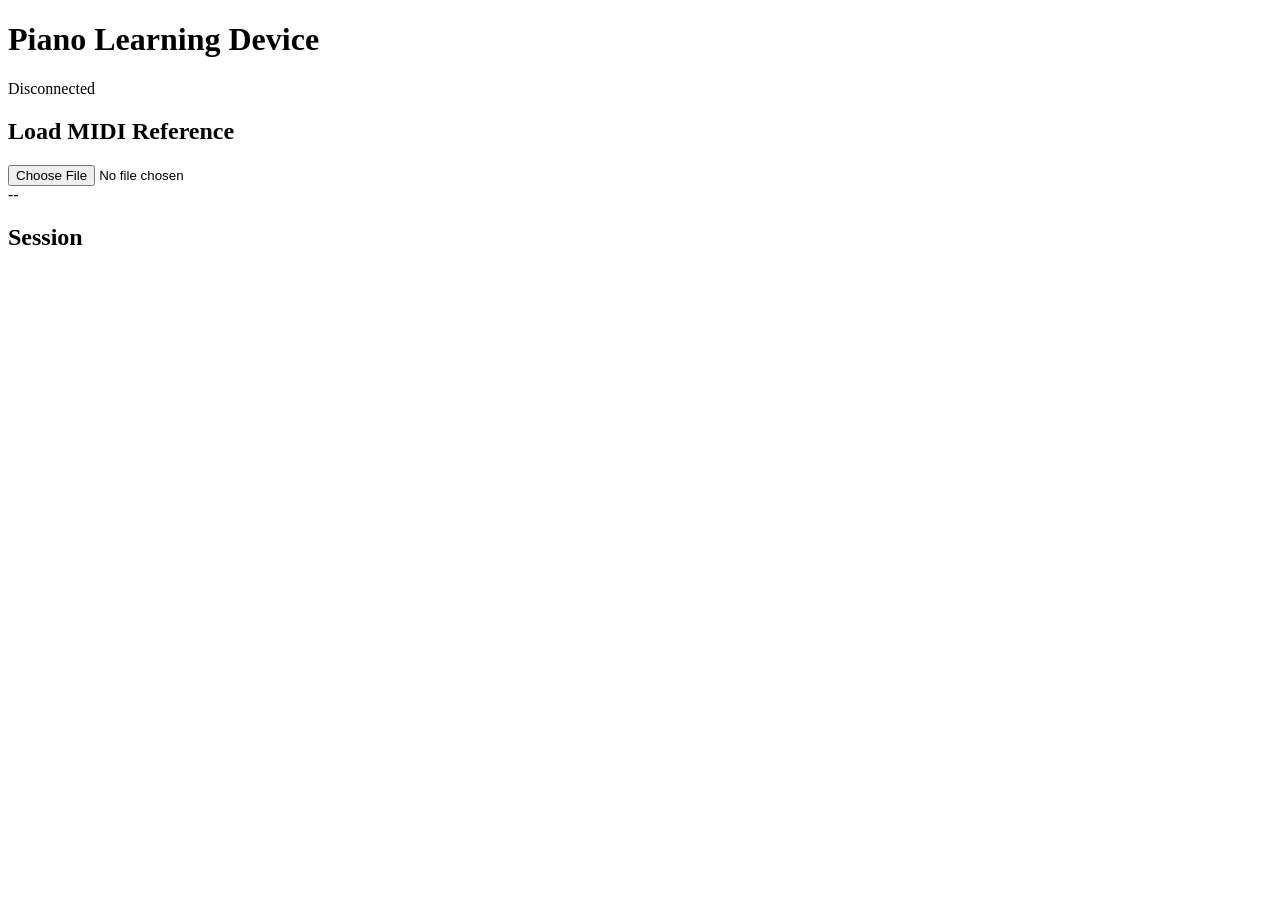
==== webapp/src/index.html @ 9ec9e64a "[init] initial commit — Smart Piano Learning Device project Co-Authored-By: Claude Sonnet 4.6 <norep" ====
<!DOCTYPE html>
<html lang="en">
<head>
    <meta charset="UTF-8">
    <meta name="viewport" content="width=device-width, initial-scale=1.0">
    <title>Piano Learning Device</title>
    <link rel="stylesheet" href="css/style.css">
</head>
<body>
    <header>
        <h1>Piano Learning Device</h1>
        <div id="ble-status">Disconnected</div>
    </header>

    <main>
        <!-- MIDI Upload -->
        <section id="midi-upload">
            <h2>Load MIDI Reference</h2>
            <input type="file" id="midi-file" accept=".mid,.midi">
            <div id="midi-info"></div>
        </section>

        <!-- Real-time Feedback -->
        <section id="feedback">
            <div id="note-display">--</div>
            <div id="timing-bar"></div>
            <div id="posture-alert"></div>
        </section>

        <!-- Session Summary -->
        <section id="session">
            <h2>Session</h2>
            <div id="session-stats"></div>
        </section>
    </main>

    <script src="js/ble.js"></script>
    <script src="js/midi-parser.js"></script>
    <script src="js/feedback.js"></script>
    <script src="js/session.js"></script>
    <script src="js/app.js"></script>
</body>
</html>
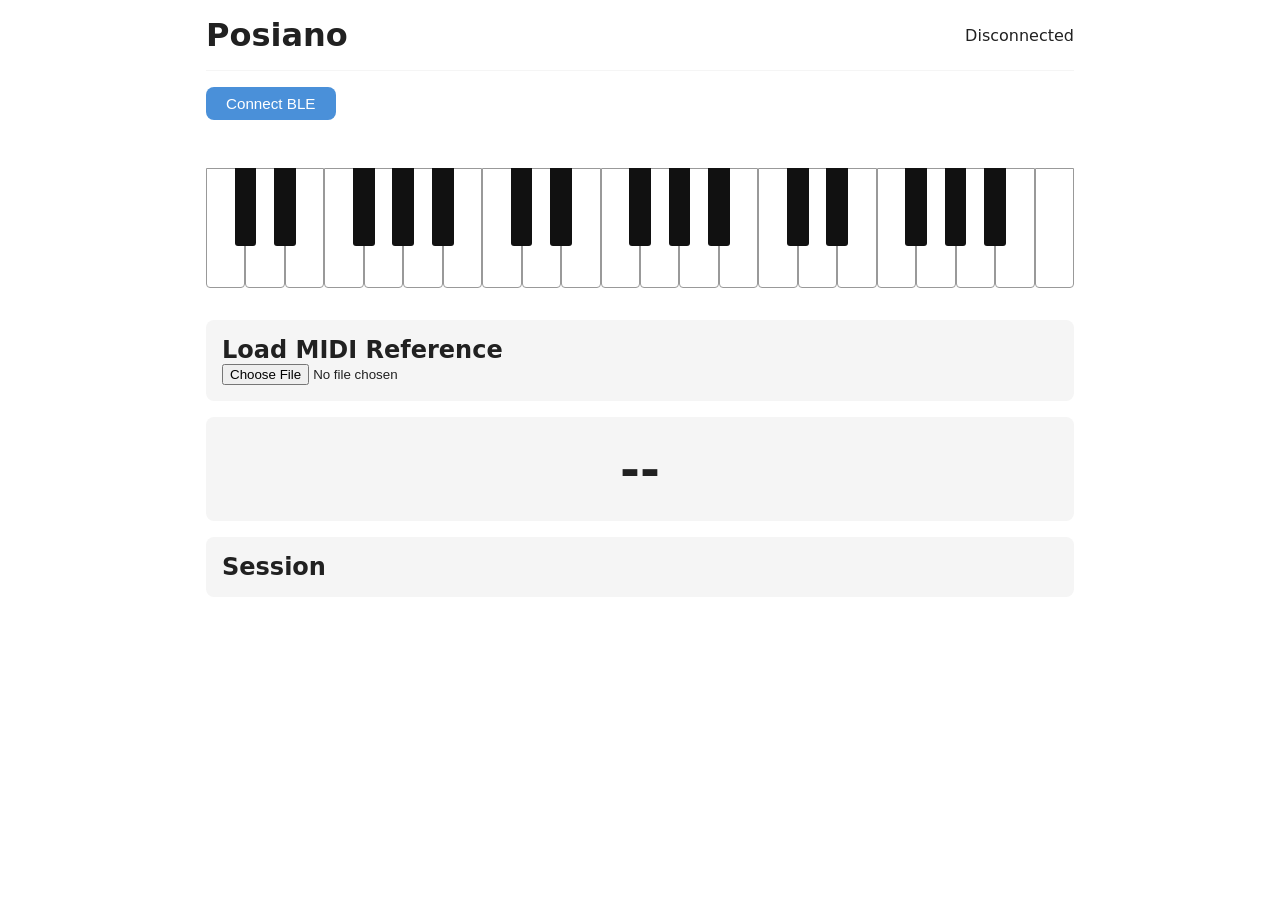
==== commit 093ddb02: "[firmware][webapp] Milestone 1 — real-time audio pipeline + BLE webapp - INMP441 I2S driver with DC-" ====
--- a/webapp/src/index.html
+++ b/webapp/src/index.html
@@ -3,14 +3,62 @@
 <head>
     <meta charset="UTF-8">
     <meta name="viewport" content="width=device-width, initial-scale=1.0">
-    <title>Piano Learning Device</title>
+    <title>Posiano</title>
     <link rel="stylesheet" href="css/style.css">
 </head>
 <body>
     <header>
-        <h1>Piano Learning Device</h1>
+        <h1>Posiano</h1>
         <div id="ble-status">Disconnected</div>
     </header>
+
+    <button id="connect-btn">Connect BLE</button>
+
+    <div id="onset-flash"></div>
+
+    <section id="keyboard-section">
+        <div id="piano-keyboard">
+            <!-- White keys: C3–C6 (MIDI 48–84), 22 keys -->
+            <div class="key-white" data-midi="48"></div>
+            <div class="key-white" data-midi="50"></div>
+            <div class="key-white" data-midi="52"></div>
+            <div class="key-white" data-midi="53"></div>
+            <div class="key-white" data-midi="55"></div>
+            <div class="key-white" data-midi="57"></div>
+            <div class="key-white" data-midi="59"></div>
+            <div class="key-white" data-midi="60"></div>
+            <div class="key-white" data-midi="62"></div>
+            <div class="key-white" data-midi="64"></div>
+            <div class="key-white" data-midi="65"></div>
+            <div class="key-white" data-midi="67"></div>
+            <div class="key-white" data-midi="69"></div>
+            <div class="key-white" data-midi="71"></div>
+            <div class="key-white" data-midi="72"></div>
+            <div class="key-white" data-midi="74"></div>
+            <div class="key-white" data-midi="76"></div>
+            <div class="key-white" data-midi="77"></div>
+            <div class="key-white" data-midi="79"></div>
+            <div class="key-white" data-midi="81"></div>
+            <div class="key-white" data-midi="83"></div>
+            <div class="key-white" data-midi="84"></div>
+            <!-- Black keys: C#3–A#5 (MIDI 49–82), 15 keys -->
+            <div class="key-black" data-midi="49"></div>
+            <div class="key-black" data-midi="51"></div>
+            <div class="key-black" data-midi="54"></div>
+            <div class="key-black" data-midi="56"></div>
+            <div class="key-black" data-midi="58"></div>
+            <div class="key-black" data-midi="61"></div>
+            <div class="key-black" data-midi="63"></div>
+            <div class="key-black" data-midi="66"></div>
+            <div class="key-black" data-midi="68"></div>
+            <div class="key-black" data-midi="70"></div>
+            <div class="key-black" data-midi="73"></div>
+            <div class="key-black" data-midi="75"></div>
+            <div class="key-black" data-midi="78"></div>
+            <div class="key-black" data-midi="80"></div>
+            <div class="key-black" data-midi="82"></div>
+        </div>
+    </section>
 
     <main>
         <!-- MIDI Upload -->
--- a/webapp/src/css/style.css
+++ b/webapp/src/css/style.css
@@ -0,0 +1,149 @@
+/* style.css — Owner: Member C — Mobile-first base styles and layout variables */
+
+/* --- Custom properties --- */
+:root {
+    --color-bg: #ffffff;
+    --color-surface: #f5f5f5;
+    --color-primary: #4a90d9;
+    --color-correct: #4caf50;
+    --color-error: #e53935;
+    --color-text: #212121;
+    --color-text-muted: #757575;
+    --font-sans: system-ui, -apple-system, sans-serif;
+    --radius: 8px;
+    --spacing: 1rem;
+}
+
+/* --- Reset --- */
+*, *::before, *::after {
+    box-sizing: border-box;
+    margin: 0;
+    padding: 0;
+}
+
+body {
+    font-family: var(--font-sans);
+    background: var(--color-bg);
+    color: var(--color-text);
+    padding: var(--spacing);
+    max-width: 900px;
+    margin: 0 auto;
+}
+
+/* --- Layout --- */
+header {
+    display: flex;
+    justify-content: space-between;
+    align-items: center;
+    padding-bottom: var(--spacing);
+    border-bottom: 1px solid var(--color-surface);
+}
+
+main {
+    display: flex;
+    flex-direction: column;
+    gap: var(--spacing);
+    padding-top: var(--spacing);
+}
+
+section {
+    background: var(--color-surface);
+    border-radius: var(--radius);
+    padding: var(--spacing);
+}
+
+/* --- Connect button --- */
+#connect-btn {
+    display: block;
+    margin: var(--spacing) 0;
+    background: var(--color-primary);
+    color: #fff;
+    border: none;
+    border-radius: var(--radius);
+    padding: 0.5rem 1.25rem;
+    font-size: 0.95rem;
+    cursor: pointer;
+}
+#connect-btn:hover {
+    opacity: 0.85;
+}
+
+/* --- Note display --- */
+#note-display {
+    font-size: 3rem;
+    font-weight: bold;
+    text-align: center;
+    padding: 0.5rem 0;
+}
+
+/* --- Onset flash --- */
+#onset-flash {
+    width: 100%;
+    height: 8px;
+    border-radius: 4px;
+    background: transparent;
+    margin-bottom: 0.5rem;
+}
+@keyframes flash-yellow {
+    from { background: #ffdd00; opacity: 1; }
+    to   { background: #ffdd00; opacity: 0; }
+}
+#onset-flash.onset-flash {
+    animation: flash-yellow 150ms ease-out forwards;
+}
+
+/* --- Piano keyboard --- */
+#keyboard-section {
+    background: none;
+    padding: var(--spacing) 0;
+    overflow-x: auto;
+}
+#piano-keyboard {
+    position: relative;
+    display: flex;
+    height: 120px;
+    width: 100%;
+    min-width: 300px;
+    user-select: none;
+}
+.key-white {
+    flex: 1;
+    background: #fff;
+    border: 1px solid #999;
+    border-radius: 0 0 4px 4px;
+    position: relative;
+    z-index: 1;
+}
+.key-white.lit {
+    background: #00cc44;
+}
+.key-black {
+    position: absolute;
+    width: 2.5%;
+    height: 65%;
+    background: #111;
+    border-radius: 0 0 3px 3px;
+    z-index: 2;
+    top: 0;
+}
+.key-black.lit {
+    background: #009933;
+}
+
+/* Black key positions — 22 white keys, each = 100/22 ≈ 4.5455%
+   formula: left = (white_index_to_left + 1) * 4.5455% - 1.25%     */
+[data-midi="49"] { left:  3.30%; } /* Cs3: between C3(0)  D3(1)  */
+[data-midi="51"] { left:  7.84%; } /* Ds3: between D3(1)  E3(2)  */
+[data-midi="54"] { left: 16.93%; } /* Fs3: between F3(3)  G3(4)  */
+[data-midi="56"] { left: 21.48%; } /* Gs3: between G3(4)  A3(5)  */
+[data-midi="58"] { left: 26.02%; } /* As3: between A3(5)  B3(6)  */
+[data-midi="61"] { left: 35.11%; } /* Cs4: between C4(7)  D4(8)  */
+[data-midi="63"] { left: 39.66%; } /* Ds4: between D4(8)  E4(9)  */
+[data-midi="66"] { left: 48.75%; } /* Fs4: between F4(10) G4(11) */
+[data-midi="68"] { left: 53.30%; } /* Gs4: between G4(11) A4(12) */
+[data-midi="70"] { left: 57.84%; } /* As4: between A4(12) B4(13) */
+[data-midi="73"] { left: 66.93%; } /* Cs5: between C5(14) D5(15) */
+[data-midi="75"] { left: 71.48%; } /* Ds5: between D5(15) E5(16) */
+[data-midi="78"] { left: 80.57%; } /* Fs5: between F5(17) G5(18) */
+[data-midi="80"] { left: 85.11%; } /* Gs5: between G5(18) A5(19) */
+[data-midi="82"] { left: 89.66%; } /* As5: between A5(19) B5(20) */
